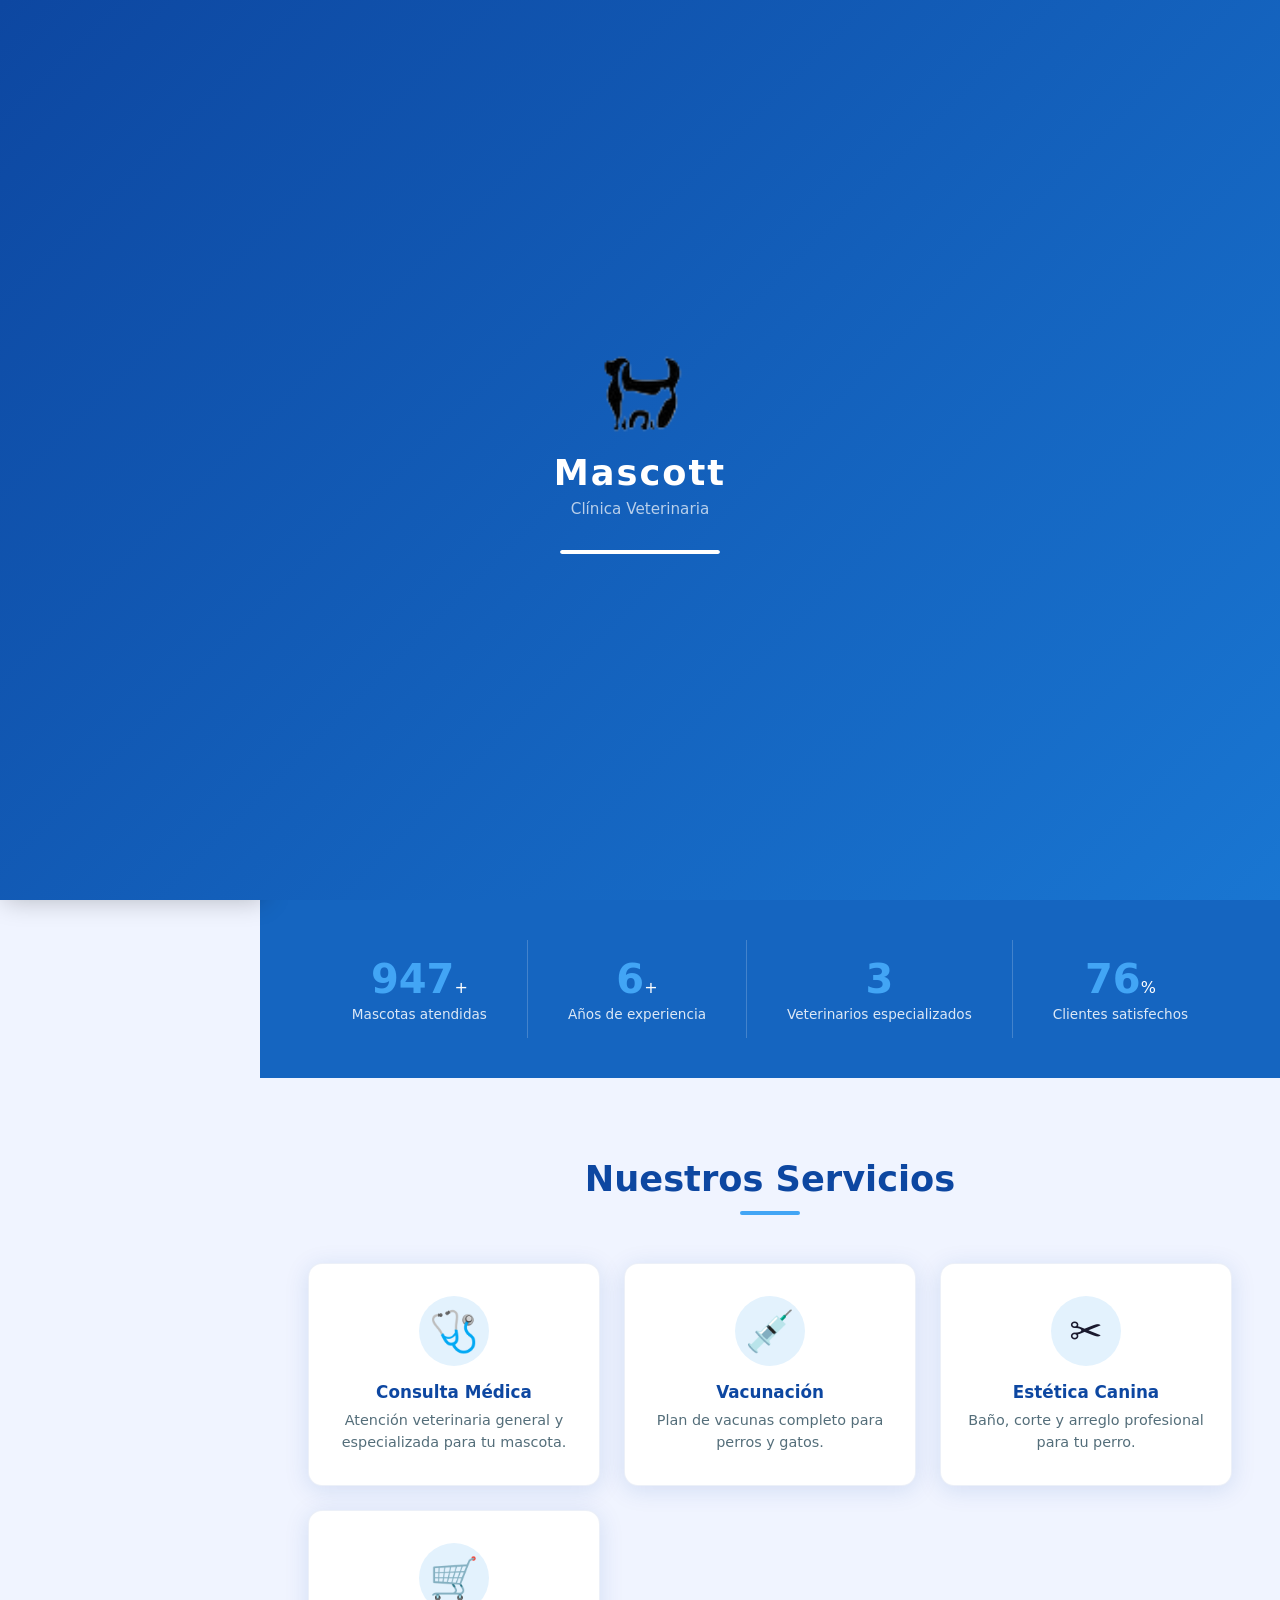
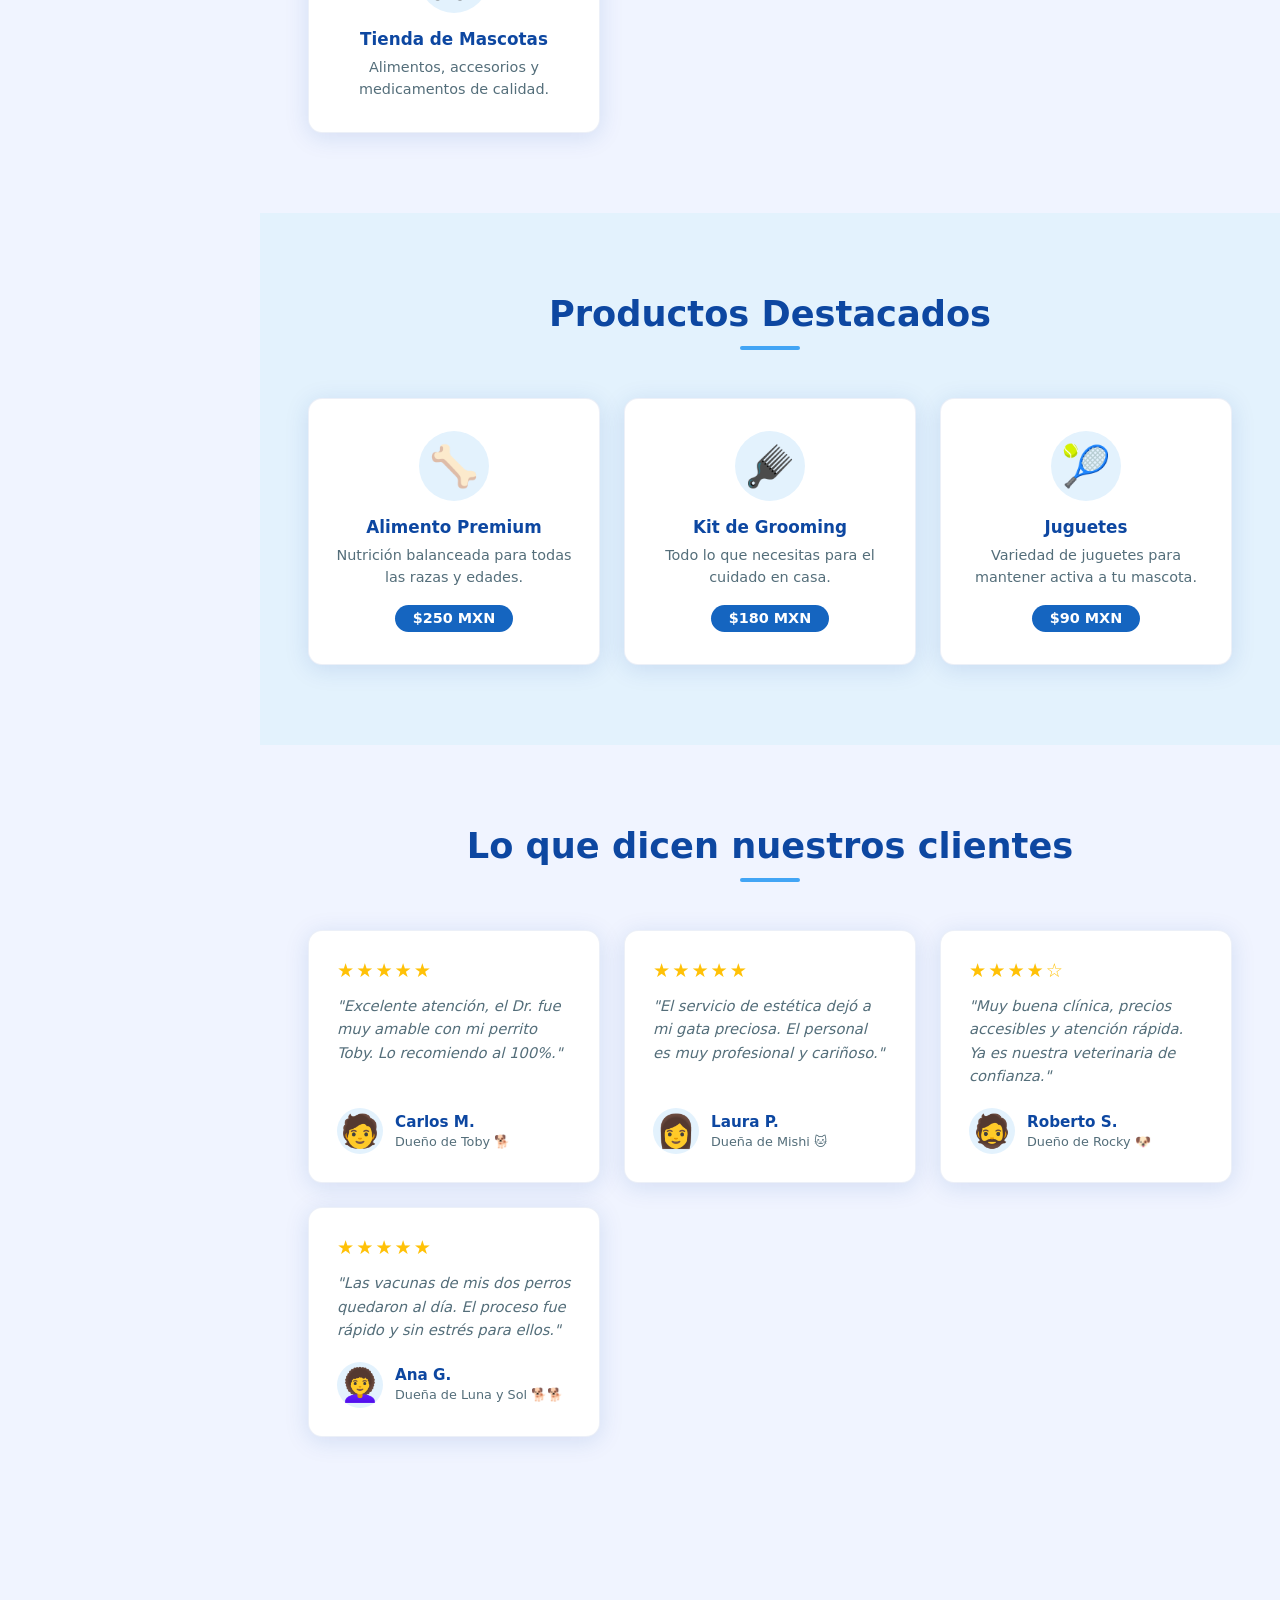
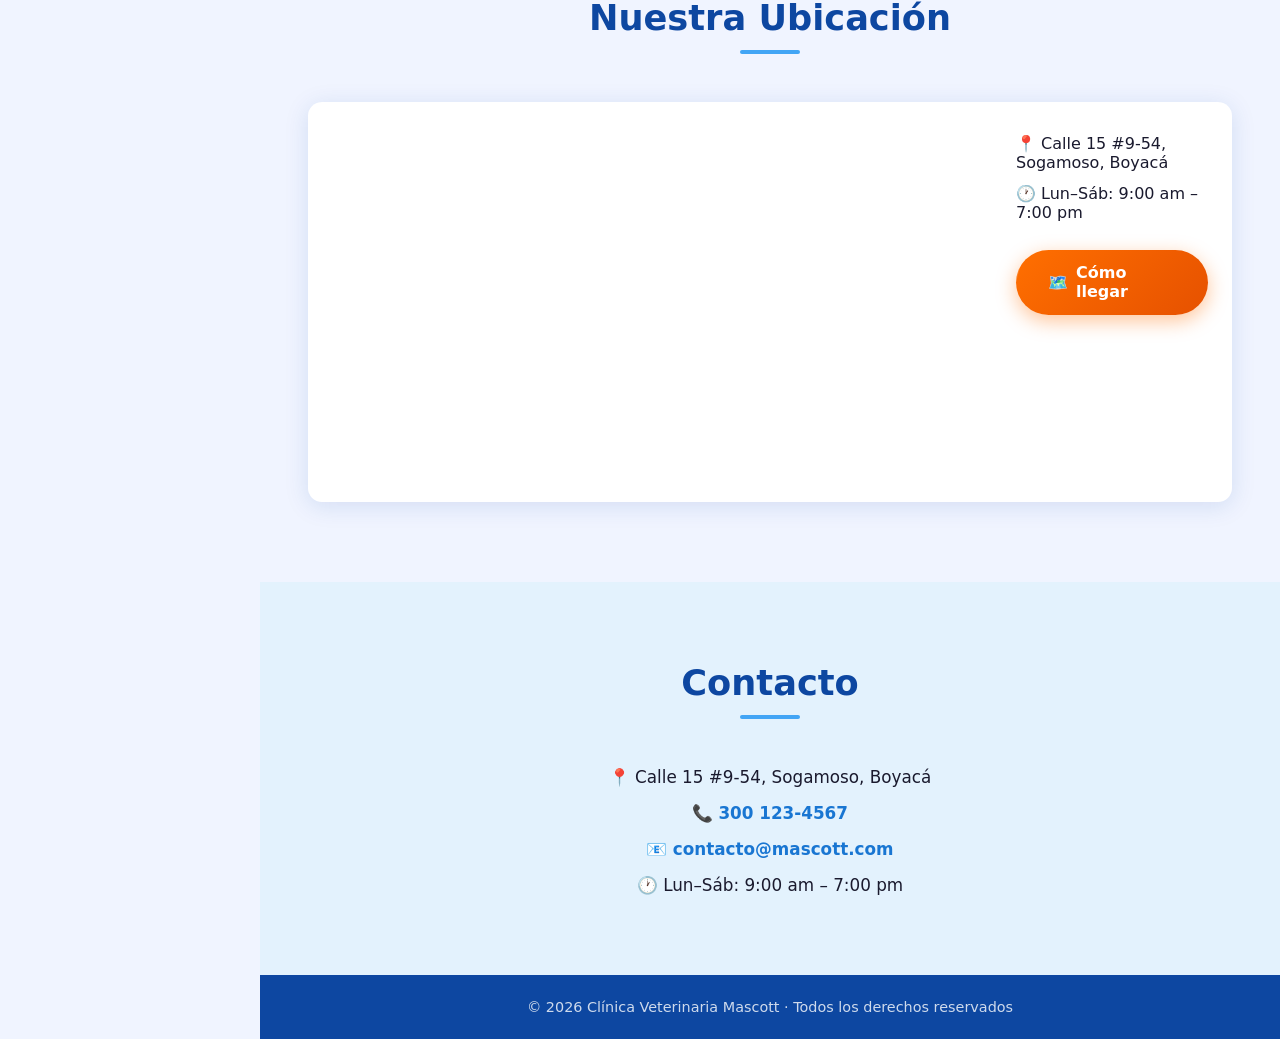
==== Documents/tranbajo/veterinaria/POYECTO-MASCOTT/index.html @ 2ae5eca7 "primer commit" ====
<!DOCTYPE html>
<html lang="es">
<head>
  <meta charset="UTF-8" />
  <meta name="viewport" content="width=device-width, initial-scale=1.0"/>
  <title>Clínica Veterinaria Mascott</title>
  <meta name="description" content="Clínica Veterinaria Mascott – Consultas, vacunación, estética canina y tienda de mascotas." />
  <link rel="stylesheet" href="../style.css" />
  <link rel="icon" href="logo-mascott-removebg-preview.png"/>
  <style>
    #splash {
      position:fixed; inset:0; background:linear-gradient(135deg,#0d47a1,#1976d2);
      display:flex; flex-direction:column; align-items:center; justify-content:center;
      z-index:9999; transition:opacity .6s ease, visibility .6s ease;
    }
    #splash.hide { opacity:0; visibility:hidden; }
    .splash-logo {
      width:90px; height:90px; object-fit:contain;
      animation:splashBounce .8s ease-in-out infinite alternate;
    }
    .splash-title {
      color:#fff; font-size:2.2rem; font-weight:800; margin-top:1rem;
      letter-spacing:2px; opacity:0; animation:splashFadeIn .6s ease .4s forwards;
    }
    .splash-sub {
      color:rgba(255,255,255,.7); font-size:.95rem; margin-top:.4rem;
      opacity:0; animation:splashFadeIn .6s ease .7s forwards;
    }
    .splash-bar {
      width:160px; height:4px; background:rgba(255,255,255,.2);
      border-radius:4px; margin-top:2rem; overflow:hidden;
      opacity:0; animation:splashFadeIn .4s ease .9s forwards;
    }
    .splash-bar-fill {
      height:100%; background:#fff; border-radius:4px;
      animation:splashLoad 1.4s ease 1s forwards;
      width:0;
    }
    @keyframes splashBounce { from{transform:translateY(0) scale(1)} to{transform:translateY(-16px) scale(1.1)} }
    @keyframes splashFadeIn { from{opacity:0;transform:translateY(10px)} to{opacity:1;transform:translateY(0)} }
    @keyframes splashLoad   { from{width:0} to{width:100%} }
  </style>
</head>
<body>

  <!-- SPLASH DE BIENVENIDA -->
  <div id="splash">
    <img src="../logoo.png" alt="Logo Mascott" class="splash-logo"/>
    <p class="splash-title">Mascott</p>
    <p class="splash-sub">Clínica Veterinaria</p>
    <div class="splash-bar"><div class="splash-bar-fill"></div></div>
  </div>

  <script>
    window.addEventListener('load', function() {
      setTimeout(function() {
        document.getElementById('splash').classList.add('hide');
      }, 2400);
    });
  </script>

  <a href="#main-content" class="skip-link">Saltar al contenido principal</a>

  <!-- OVERLAY sidebar móvil -->
  <div class="sidebar-overlay" id="sidebarOverlay" aria-hidden="true"></div>

  <!-- SIDEBAR -->
  <aside class="sidebar" id="sidebar" role="navigation" aria-label="Menú lateral">
    <div class="sidebar-header">
      <a href="#inicio" class="logo" aria-label="Clínica Veterinaria Mascott">
        <img src="../logoo.png" alt="Mascott" style="width:32px;height:32px;object-fit:contain;"/>
        <span>Mascott</span>
      </a>
    </div>

    <nav>
      <ul class="sidebar-links" role="list">
        <li><a href="#inicio"    class="sidebar-link active"><span aria-hidden="true">🏠</span> Inicio</a></li>
        <li><a href="#servicios" class="sidebar-link"><span aria-hidden="true">🩺</span> Servicios</a></li>
        <li><a href="../tienda.html" class="sidebar-link"><span aria-hidden="true">🛒</span> Tienda</a></li>
        <li><a href="#resenas"   class="sidebar-link"><span aria-hidden="true">⭐</span> Reseñas</a></li>
        <li>
          <button class="sidebar-link sidebar-link-btn" id="btnCitaSidebar" aria-haspopup="dialog">
            <span aria-hidden="true">📅</span> Agendar Cita
          </button>
        </li>
        <li><a href="#ubicacion" class="sidebar-link"><span aria-hidden="true">📍</span> Ubicación</a></li>
        <li><a href="#contacto"  class="sidebar-link"><span aria-hidden="true">📞</span> Contacto</a></li>
      </ul>
    </nav>
    
    <div class="sidebar-footer">
      <a href="../tienda.html" class="btn-carrito-sidebar">
        <span aria-hidden="true">🛒</span> Ver carrito
      </a>
      <button class="btn-login" id="btnLogin" aria-haspopup="dialog">
        <span aria-hidden="true">👤</span> Iniciar Sesión
      </button>
      <button class="btn-admin" id="btnAdmin" aria-haspopup="dialog">
        <span aria-hidden="true">🔐</span> Admin
      </button>
    </div>
  </aside>

  <!-- TOPBAR móvil -->
  <header class="topbar" role="banner">
    <button class="menu-toggle" id="menuToggle"
      aria-controls="sidebar"
      aria-expanded="false"
      aria-label="Abrir menú">
      <span class="hamburger" aria-hidden="true"></span>
    </button>
    <a href="#inicio" class="logo topbar-logo" aria-label="Mascott inicio">
      <img src="../logoo.png" alt="Mascott" style="width:28px;height:28px;object-fit:contain;"/> Mascott
    </a>
    <button class="btn-login-top" id="btnLoginTop" aria-haspopup="dialog">
      <span aria-hidden="true">👤</span>
    </button>
    <a href="../tienda.html" class="btn-carrito-top" aria-label="Ir al carrito">
      🛒
    </a>
  </header>

  <!-- MAIN -->
  <main class="main-content" id="main-content">

    <!-- HERO -->
    <section class="hero" id="inicio" aria-label="Bienvenida">
      <div class="hero-overlay" aria-hidden="true"></div>
      <div class="hero-bg-img" aria-hidden="true"></div>
      <div class="blob blob1" aria-hidden="true"></div>
      <div class="blob blob2" aria-hidden="true"></div>
      <div class="paw-float" aria-hidden="true">🐾</div>
      <div class="paw-float paw2" aria-hidden="true">🐾</div>
      <div class="paw-float paw3" aria-hidden="true">🐾</div>

      <div class="hero-content">
        <span class="hero-badge">Tu mascota merece lo mejor</span>
        <h1>Cuidamos con amor<br>a tus <strong>Mascotas</strong></h1>
        <p>Consultas, vacunación, estética y tienda. Todo para el bienestar de tu compañero.</p>
        <div class="hero-btns">
          <a href="tel:+573001234567" class="btn-cita">
            <span aria-hidden="true">📞</span> Llamar ahora
          </a>
          <a href="#servicios" class="btn-outline">Ver Servicios</a>
        </div>
      </div>

      <div class="hero-card" aria-label="Información de disponibilidad">
        <div class="hcard-top">
          <span class="hcard-icon" aria-hidden="true">🐾</span>
          <div>
            <p class="hcard-label">Próxima cita disponible</p>
            <p class="hcard-date" id="heroFecha">Cargando...</p>
          </div>
          <span class="hcard-badge">HOY</span>
        </div>

        <div class="hcard-divider" aria-hidden="true"></div>

        <ul class="hcard-stats" role="list">
          <li>
            <span class="hcard-stat-icon" aria-hidden="true">🩺</span>
            <div>
              <span class="hcard-stat-val" data-target="12">0</span>
              <span class="hcard-stat-unit">citas hoy</span>
            </div>
          </li>
          <li>
            <span class="hcard-stat-icon" aria-hidden="true">⏱️</span>
            <div>
              <span class="hcard-stat-val" data-target="20">0</span>
              <span class="hcard-stat-unit">min espera</span>
            </div>
          </li>
          <li>
            <span class="hcard-stat-icon" aria-hidden="true">👨‍⚕️</span>
            <div>
              <span class="hcard-stat-val" data-target="3">0</span>
              <span class="hcard-stat-unit">vets disponibles</span>
            </div>
          </li>
        </ul>

        <button class="hcard-btn" id="btnCitaCard" aria-haspopup="dialog">
          <span aria-hidden="true">📅</span> Reservar ahora
        </button>

        <div class="hcard-pulse" aria-hidden="true"></div>
      </div>

    </section>

    <!-- STATS -->
    <section class="stats" aria-label="Estadísticas de la clínica">
      <div class="stat reveal"><span class="stat-num" data-target="1200">0</span><span>+</span><p>Mascotas atendidas</p></div>
      <div class="stat reveal"><span class="stat-num" data-target="8">0</span><span>+</span><p>Años de experiencia</p></div>
      <div class="stat reveal"><span class="stat-num" data-target="5">0</span><span></span><p>Veterinarios especializados</p></div>
      <div class="stat reveal"><span class="stat-num" data-target="98">0</span><span>%</span><p>Clientes satisfechos</p></div>
    </section>

    <!-- SERVICIOS -->
    <section class="section" id="servicios" aria-labelledby="tit-servicios">
      <h2 class="section-title reveal" id="tit-servicios">Nuestros Servicios</h2>
      <div class="cards" role="list">
        <article class="card reveal" role="listitem">
          <div class="card-icon-wrap" aria-hidden="true">🩺</div>
          <h3>Consulta Médica</h3>
          <p>Atención veterinaria general y especializada para tu mascota.</p>
        </article>
        <article class="card reveal" role="listitem">
          <div class="card-icon-wrap" aria-hidden="true">💉</div>
          <h3>Vacunación</h3>
          <p>Plan de vacunas completo para perros y gatos.</p>
        </article>
        <article class="card reveal" role="listitem">
          <div class="card-icon-wrap" aria-hidden="true">✂️</div>
          <h3>Estética Canina</h3>
          <p>Baño, corte y arreglo profesional para tu perro.</p>
        </article>
        <article class="card reveal" role="listitem">
          <div class="card-icon-wrap" aria-hidden="true">🛒</div>
          <h3>Tienda de Mascotas</h3>
          <p>Alimentos, accesorios y medicamentos de calidad.</p>
        </article>
      </div>
    </section>

    <!-- PRODUCTOS -->
    <section class="section section-alt" id="productos" aria-labelledby="tit-productos">
      <h2 class="section-title reveal" id="tit-productos">Productos Destacados</h2>
      <div class="cards" role="list">
        <article class="card reveal" role="listitem">
          <div class="card-icon-wrap" aria-hidden="true">🦴</div>
          <h3>Alimento Premium</h3>
          <p>Nutrición balanceada para todas las razas y edades.</p>
          <span class="price" aria-label="Precio 250 pesos">$250 MXN</span>
        </article>
        <article class="card reveal" role="listitem">
          <div class="card-icon-wrap" aria-hidden="true">🪮</div>
          <h3>Kit de Grooming</h3>
          <p>Todo lo que necesitas para el cuidado en casa.</p>
          <span class="price" aria-label="Precio 180 pesos">$180 MXN</span>
        </article>
        <article class="card reveal" role="listitem">
          <div class="card-icon-wrap" aria-hidden="true">🎾</div>
          <h3>Juguetes</h3>
          <p>Variedad de juguetes para mantener activa a tu mascota.</p>
          <span class="price" aria-label="Precio 90 pesos">$90 MXN</span>
        </article>
      </div>
    </section>

    <!-- RESEÑAS -->
    <section class="section" id="resenas" aria-labelledby="tit-resenas">
      <h2 class="section-title reveal" id="tit-resenas">Lo que dicen nuestros clientes</h2>
      <div class="reviews-grid">
        <article class="review-card reveal" aria-label="Reseña de cliente">
          <div class="stars" aria-label="5 estrellas">★★★★★</div>
          <p>"Excelente atención, el Dr. fue muy amable con mi perrito Toby. Lo recomiendo al 100%."</p>
          <div class="reviewer">
            <div class="reviewer-avatar" aria-hidden="true">🧑</div>
            <div>
              <strong>Carlos M.</strong>
              <span>Dueño de Toby 🐕</span>
            </div>
          </div>
        </article>
        <article class="review-card reveal" aria-label="Reseña de cliente">
          <div class="stars" aria-label="5 estrellas">★★★★★</div>
          <p>"El servicio de estética dejó a mi gata preciosa. El personal es muy profesional y cariñoso."</p>
          <div class="reviewer">
            <div class="reviewer-avatar" aria-hidden="true">👩</div>
            <div>
              <strong>Laura P.</strong>
              <span>Dueña de Mishi 🐱</span>
            </div>
          </div>
        </article>
        <article class="review-card reveal" aria-label="Reseña de cliente">
          <div class="stars" aria-label="4 estrellas">★★★★☆</div>
          <p>"Muy buena clínica, precios accesibles y atención rápida. Ya es nuestra veterinaria de confianza."</p>
          <div class="reviewer">
            <div class="reviewer-avatar" aria-hidden="true">🧔</div>
            <div>
              <strong>Roberto S.</strong>
              <span>Dueño de Rocky 🐶</span>
            </div>
          </div>
        </article>
        <article class="review-card reveal" aria-label="Reseña de cliente">
          <div class="stars" aria-label="5 estrellas">★★★★★</div>
          <p>"Las vacunas de mis dos perros quedaron al día. El proceso fue rápido y sin estrés para ellos."</p>
          <div class="reviewer">
            <div class="reviewer-avatar" aria-hidden="true">👩‍🦱</div>
            <div>
              <strong>Ana G.</strong>
              <span>Dueña de Luna y Sol 🐕🐕</span>
            </div>
          </div>
        </article>
      </div>
    </section>

    <!-- MAPA -->
    <section class="section" id="ubicacion" aria-labelledby="tit-ubicacion">
      <h2 class="section-title reveal" id="tit-ubicacion">Nuestra Ubicación</h2>
      <div class="map-wrapper reveal">
        <iframe
          title="Ubicación Clínica Veterinaria Mascott"
          src="https://maps.google.com/maps?q=Calle+15+%239-54+Sogamoso+Boyaca+Colombia&output=embed&hl=es"
          width="100%" height="400" style="border:0;" allowfullscreen=""
          loading="lazy" referrerpolicy="no-referrer-when-downgrade">
        </iframe>
        <div class="map-info">
          <p><span aria-hidden="true">📍</span> Calle 15 #9-54, Sogamoso, Boyacá</p>
          <p><span aria-hidden="true">🕐</span> Lun–Sáb: 9:00 am – 7:00 pm</p>
          <a href="https://maps.google.com/?q=Calle+15+%239-54+Sogamoso+Boyaca+Colombia" target="_blank" rel="noopener noreferrer"
            class="btn-cita" style="margin-top:1rem; display:inline-flex;">
            <span aria-hidden="true">🗺️</span> Cómo llegar
          </a>
        </div>
      </div>
    </section>

    <!-- CONTACTO -->
    <section class="section section-alt" id="contacto" aria-labelledby="tit-contacto">
      <h2 class="section-title reveal" id="tit-contacto">Contacto</h2>
      <ul class="contacto-info reveal" role="list">
        <li><span aria-hidden="true">📍</span> Calle 15 #9-54, Sogamoso, Boyacá</li>
        <li><span aria-hidden="true">📞</span> <a href="tel:+573001234567">300 123-4567</a></li>
        <li><span aria-hidden="true">📧</span> <a href="mailto:contacto@mascott.com">contacto@mascott.com</a></li>
        <li><span aria-hidden="true">🕐</span> Lun–Sáb: 9:00 am – 7:00 pm</li>
      </ul>
    </section>

    <footer class="footer" role="contentinfo">
      <p>© 2026 Clínica Veterinaria Mascott · Todos los derechos reservados</p>
    </footer>

  </main>

  <!-- MODAL LOGIN -->
  <div class="modal-overlay" id="modalOverlay" role="dialog" aria-modal="true"
    aria-labelledby="modal-title" aria-hidden="true">
    <div class="modal">
      <button class="modal-close" id="modalClose" aria-label="Cerrar modal">✕</button>
      <div class="modal-header">
        <span aria-hidden="true">🐾</span>
        <h2 id="modal-title">Iniciar Sesión</h2>
        <p>Accede a tu cuenta Mascott</p>
      </div>
      <form class="modal-form" id="loginForm" novalidate aria-label="Formulario de inicio de sesión">
        <div class="form-group">
          <label for="login-email">Correo electrónico</label>
          <input type="email" id="login-email" name="email" placeholder="correo@ejemplo.com"
            required aria-required="true" autocomplete="email" />
        </div>
        <div class="form-group">
          <label for="login-pass">Contraseña</label>
          <div class="pass-wrap">
            <input type="password" id="login-pass" name="password" placeholder="••••••••"
              required aria-required="true" autocomplete="current-password" />
            <button type="button" class="toggle-pass" id="togglePass" aria-label="Mostrar contraseña">👁</button>
          </div>
        </div>
        <button type="submit" class="btn-cita" style="width:100%; justify-content:center;">
          Entrar
        </button>
        <p class="modal-footer-text">
          ¿No tienes cuenta? <a href="#" id="linkRegister">Regístrate</a>
        </p>
      </form>
    </div>
  </div>

  <!-- MODAL CITAS -->
  <div class="modal-overlay" id="modalCita" role="dialog" aria-modal="true"
    aria-labelledby="cita-title" aria-hidden="true">
    <div class="modal modal-wide">
      <button class="modal-close" id="citaClose" aria-label="Cerrar modal de cita">✕</button>
      <div class="modal-header">
        <span aria-hidden="true">📅</span>
        <h2 id="cita-title">Agendar Cita</h2>
        <p>Elige fecha, hora y servicio</p>
      </div>
      <form class="modal-form" id="formCita" novalidate aria-label="Formulario para agendar cita">

        <div class="form-row-2">
          <div class="form-group">
            <label for="c-nombre">Tu nombre</label>
            <input type="text" id="c-nombre" placeholder="Ej. María García"
              required aria-required="true" autocomplete="name" />
            <span class="field-error" id="err-nombre" role="alert" aria-live="polite"></span>
          </div>
          <div class="form-group">
            <label for="c-mascota">Nombre de tu mascota</label>
            <input type="text" id="c-mascota" placeholder="Ej. Firulais" required aria-required="true" />
            <span class="field-error" id="err-mascota" role="alert" aria-live="polite"></span>
          </div>
        </div>

        <div class="form-group">
          <label for="c-servicio">Servicio</label>
          <select id="c-servicio" required aria-required="true">
            <option value="">Selecciona un servicio</option>
            <option value="consulta">🩺 Consulta Médica</option>
            <option value="vacuna">💉 Vacunación</option>
            <option value="estetica">✂️ Estética Canina</option>
            <option value="otro">📋 Otro</option>
          </select>
          <span class="field-error" id="err-servicio" role="alert" aria-live="polite"></span>
        </div>

        <!-- FECHAS DISPONIBLES -->
        <div class="form-group">
          <label>Fecha disponible</label>
          <div class="fechas-grid" id="fechasGrid" role="group" aria-label="Selecciona una fecha disponible"></div>
          <span class="field-error" id="err-fecha" role="alert" aria-live="polite"></span>
        </div>

        <!-- HORARIOS -->
        <div class="form-group" id="horariosWrap" style="display:none">
          <label>Horario disponible</label>
          <div class="horarios-grid" id="horariosGrid" role="group" aria-label="Selecciona un horario"></div>
          <span class="field-error" id="err-hora" role="alert" aria-live="polite"></span>
        </div>

        <button type="submit" class="btn-cita" style="width:100%; justify-content:center; margin-top:.5rem;">
          <span aria-hidden="true">✅</span> Confirmar Cita
        </button>
      </form>
      <div class="form-msg" id="formMsg" role="status" aria-live="polite"></div>
    </div>
  </div>

  <!-- MODAL ADMIN -->
  <div class="modal-overlay" id="modalAdmin" role="dialog" aria-modal="true"
    aria-labelledby="admin-title" aria-hidden="true">
    <div class="modal modal-admin">
      <button class="modal-close" id="adminClose" aria-label="Cerrar modal admin">✕</button>
      <div class="modal-header modal-header-admin">
        <span aria-hidden="true">🔐</span>
        <h2 id="admin-title">Panel Administrador</h2>
        <p>Acceso exclusivo para personal Mascott</p>
      </div>
      <form class="modal-form" id="adminForm" novalidate aria-label="Formulario de acceso administrador">
        <div class="form-group">
          <label for="admin-user">Usuario</label>
          <input type="text" id="admin-user" placeholder="admin" required aria-required="true" autocomplete="username" />
        </div>
        <div class="form-group">
          <label for="admin-pass">Contraseña</label>
          <div class="pass-wrap">
            <input type="password" id="admin-pass" placeholder="••••••••"
              required aria-required="true" autocomplete="current-password" />
            <button type="button" class="toggle-pass" id="toggleAdminPass" aria-label="Mostrar contraseña">👁</button>
          </div>
        </div>
        <button type="submit" class="btn-admin-submit">
          <span aria-hidden="true">🔓</span> Acceder al Panel
        </button>
        <p class="modal-footer-text" style="text-align:center; margin-top:.5rem;">
          Acceso restringido · Solo personal autorizado
        </p>
      </form>
    </div>
  </div>

  <script src="../script.js"></script>
  <script>
    // Corregir rutas desde subcarpeta POYECTO-MASCOTT
    ['btnLogin','btnLoginTop'].forEach(function(id){
      var el = document.getElementById(id);
      if(el){ el.replaceWith(el.cloneNode(true)); }
      var fresh = document.getElementById(id);
      if(fresh) fresh.addEventListener('click', function(){ window.location.href='../auth.html'; });
    });
    var lr = document.getElementById('linkRegister');
    if(lr) lr.addEventListener('click', function(e){ e.preventDefault(); window.location.href='../auth.html?tab=register'; });
    var af = document.getElementById('adminForm');
    if(af) af.addEventListener('submit', function(e){ e.preventDefault(); window.location.href='../dashboard.html'; });
  </script>
</body>
</html>
---- Documents/tranbajo/veterinaria/style.css ----
/* ===== RESET & VARIABLES ===== */
*,
*::before,
*::after {
  margin: 0;
  padding: 0;
  box-sizing: border-box;
}

:root {
  --sidebar-w:  260px;
  --blue-dark:  #0d47a1;
  --blue:       #1565c0;
  --blue-mid:   #1976d2;
  --blue-light: #42a5f5;
  --blue-pale:  #e3f2fd;
  --accent:     #ff6f00;
  --white:      #ffffff;
  --text:       #1a1a2e;
  --muted:      #546e7a;
  --radius:     14px;
  --shadow:     0 4px 24px rgba(13,71,161,0.13);
  --t:          0.3s ease;
}

html {
  scroll-behavior: smooth;
}

body {
  font-family: 'Segoe UI', system-ui, sans-serif;
  background: #f0f4ff;
  color: var(--text);
  overflow-x: hidden;
}

/* ===== ACCESIBILIDAD ===== */
:focus-visible {
  outline: 3px solid var(--accent);
  outline-offset: 3px;
  border-radius: 4px;
}

.skip-link {
  position: absolute;
  top: -100px;
  left: 1rem;
  background: var(--blue-dark);
  color: var(--white);
  padding: .6rem 1.2rem;
  border-radius: var(--radius);
  font-weight: 700;
  z-index: 9999;
  text-decoration: none;
  transition: top .2s;
}
.skip-link:focus {
  top: 1rem;
}

/* ===== SIDEBAR ===== */
.sidebar {
  position: fixed;
  top: 0;
  left: 0;
  width: var(--sidebar-w);
  height: 100vh;
  background: linear-gradient(180deg, var(--blue-dark) 0%, #0a3880 100%);
  display: flex;
  flex-direction: column;
  z-index: 300;
  box-shadow: 4px 0 24px rgba(0,0,0,.25);
  transition: transform var(--t);
}

.sidebar-header {
  padding: 2rem 1.5rem 1.5rem;
  border-bottom: 1px solid rgba(255,255,255,.1);
}

.logo {
  display: flex;
  align-items: center;
  gap: .6rem;
  color: var(--white);
  font-size: 1.5rem;
  font-weight: 800;
  text-decoration: none;
  letter-spacing: 1px;
}
.logo span:first-child {
  font-size: 1.9rem;
  animation: logoBounce 2.5s ease-in-out infinite;
}

@keyframes logoBounce {
  0%, 100% { transform: translateY(0); }
  50%       { transform: translateY(-6px); }
}

.sidebar-links {
  list-style: none;
  padding: 1.5rem 1rem;
  flex: 1;
  display: flex;
  flex-direction: column;
  gap: .25rem;
}

.sidebar-link {
  display: flex;
  align-items: center;
  gap: .75rem;
  color: rgba(255,255,255,.75);
  text-decoration: none;
  padding: .75rem 1rem;
  border-radius: 10px;
  font-size: .95rem;
  font-weight: 500;
  transition: background var(--t), color var(--t), transform var(--t);
  position: relative;
}
.sidebar-link span {
  font-size: 1.1rem;
}
.sidebar-link:hover,
.sidebar-link.active {
  background: rgba(255,255,255,.15);
  color: var(--white);
  transform: translateX(4px);
}
.sidebar-link.active::before {
  content: '';
  position: absolute;
  left: 0;
  top: 50%;
  transform: translateY(-50%);
  width: 4px;
  height: 60%;
  background: var(--blue-light);
  border-radius: 0 4px 4px 0;
}

.sidebar-link-btn {
  width: 100%;
  background: none;
  border: none;
  text-align: left;
  cursor: pointer;
  font-family: inherit;
}

.sidebar-footer {
  padding: 1.5rem;
  border-top: 1px solid rgba(255,255,255,.1);
  display: flex;
  flex-direction: column;
  gap: .6rem;
}

.btn-login {
  width: 100%;
  display: flex;
  align-items: center;
  justify-content: center;
  gap: .6rem;
  background: rgba(255,255,255,.12);
  border: 1.5px solid rgba(255,255,255,.3);
  color: var(--white);
  padding: .75rem 1rem;
  border-radius: 10px;
  font-size: .95rem;
  font-weight: 600;
  cursor: pointer;
  transition: background var(--t), border-color var(--t), transform var(--t);
}
.btn-login:hover {
  background: rgba(255,255,255,.22);
  border-color: var(--white);
  transform: translateY(-2px);
}

.btn-admin {
  width: 100%;
  display: flex;
  align-items: center;
  justify-content: center;
  gap: .6rem;
  background: rgba(255,50,50,.15);
  border: 1.5px solid rgba(255,100,100,.4);
  color: #ffcdd2;
  padding: .7rem 1rem;
  border-radius: 10px;
  font-size: .9rem;
  font-weight: 600;
  cursor: pointer;
  transition: background var(--t), border-color var(--t), transform var(--t);
}
.btn-admin:hover {
  background: rgba(255,50,50,.28);
  border-color: #ef9a9a;
  transform: translateY(-2px);
}

/* ===== TOPBAR (móvil) ===== */
.topbar {
  display: none;
  position: fixed;
  top: 0;
  left: 0;
  right: 0;
  height: 60px;
  background: var(--blue-dark);
  align-items: center;
  justify-content: space-between;
  padding: 0 1rem;
  z-index: 400;
  box-shadow: 0 2px 12px rgba(0,0,0,.25);
}
.topbar-logo {
  font-size: 1.2rem;
}

.menu-toggle {
  background: none;
  border: 2px solid rgba(255,255,255,.4);
  border-radius: 8px;
  width: 40px;
  height: 40px;
  cursor: pointer;
  display: flex;
  align-items: center;
  justify-content: center;
  flex-direction: column;
  gap: 5px;
  padding: 8px;
  transition: border-color var(--t);
}
.menu-toggle:hover {
  border-color: var(--white);
}

.hamburger,
.hamburger::before,
.hamburger::after {
  display: block;
  width: 18px;
  height: 2px;
  background: var(--white);
  border-radius: 2px;
  transition: transform .3s, opacity .3s;
  position: relative;
}
.hamburger::before,
.hamburger::after {
  content: '';
  position: absolute;
  left: 0;
}
.hamburger::before { top: -6px; }
.hamburger::after  { top:  6px; }
.menu-toggle.active .hamburger { background: transparent; }
.menu-toggle.active .hamburger::before { transform: rotate(45deg) translate(4px,4px); }
.menu-toggle.active .hamburger::after  { transform: rotate(-45deg) translate(4px,-4px); }

.btn-login-top {
  background: rgba(255,255,255,.15);
  border: 1.5px solid rgba(255,255,255,.4);
  color: var(--white);
  width: 38px;
  height: 38px;
  border-radius: 50%;
  font-size: 1.1rem;
  cursor: pointer;
  transition: background var(--t);
}
.btn-login-top:hover {
  background: rgba(255,255,255,.25);
}

.sidebar-overlay {
  display: none;
  position: fixed;
  inset: 0;
  background: rgba(0,0,0,.5);
  z-index: 250;
  backdrop-filter: blur(2px);
}
.sidebar-overlay.active {
  display: block;
}

/* ===== MAIN ===== */
.main-content {
  margin-left: var(--sidebar-w);
  min-height: 100vh;
}

/* ===== HERO ===== */
.hero {
  min-height: 100vh;
  display: flex;
  align-items: center;
  justify-content: center;
  gap: 3rem;
  padding: 5rem 3rem;
  position: relative;
  overflow: hidden;
}
.hero-bg-img {
  position: absolute;
  inset: 0;
  background: url('fondo.png') center/cover no-repeat;
  z-index: 0;
}
.hero-overlay {
  position: absolute;
  inset: 0;
  background: linear-gradient(135deg, rgba(13,71,161,.88) 0%, rgba(21,101,192,.80) 50%, rgba(30,136,229,.70) 100%);
  z-index: 1;
}

.blob {
  position: absolute;
  border-radius: 50%;
  filter: blur(70px);
  opacity: .2;
  z-index: 2;
}
.blob1 {
  width: 500px;
  height: 500px;
  background: var(--blue-light);
  top: -100px;
  right: -100px;
  animation: blobMove 8s ease-in-out infinite alternate;
}
.blob2 {
  width: 350px;
  height: 350px;
  background: #90caf9;
  bottom: -80px;
  left: -80px;
  animation: blobMove 10s ease-in-out infinite alternate-reverse;
}
@keyframes blobMove {
  from { transform: scale(1) translate(0,0); }
  to   { transform: scale(1.15) translate(30px,20px); }
}

.paw-float {
  position: absolute;
  font-size: 2rem;
  opacity: .18;
  z-index: 2;
  animation: pawFloat 6s ease-in-out infinite;
}
.paw-float:nth-child(5) { top: 20%; left: 8%; }
.paw2 { top: 65%; left: 4%; font-size: 1.4rem; animation-delay: 2s; }
.paw3 { top: 25%; right: 6%; font-size: 2.5rem; animation-delay: 4s; }
@keyframes pawFloat {
  0%, 100% { transform: translateY(0) rotate(0deg); }
  50%       { transform: translateY(-20px) rotate(15deg); }
}

.hero-content {
  color: var(--white);
  max-width: 560px;
  z-index: 3;
  opacity: 1;
  transform: none;
}
.hero-badge {
  display: inline-block;
  background: rgba(255,255,255,.15);
  border: 1px solid rgba(255,255,255,.35);
  color: var(--white);
  padding: .4rem 1.2rem;
  border-radius: 30px;
  font-size: .85rem;
  font-weight: 600;
  margin-bottom: 1.2rem;
  backdrop-filter: blur(4px);
}
.hero-content h1 {
  font-size: clamp(2rem,4.5vw,3.2rem);
  line-height: 1.2;
  margin-bottom: 1rem;
}
.hero-content h1 strong {
  color: var(--blue-light);
}
.hero-content p {
  font-size: 1.1rem;
  opacity: .9;
  margin-bottom: 2rem;
  line-height: 1.6;
}
.hero-btns {
  display: flex;
  gap: 1rem;
  flex-wrap: wrap;
}

.hero-img {
  z-index: 3;
}
.hero-img-circle {
  width: 280px;
  height: 280px;
  background: rgba(255,255,255,.12);
  border: 3px solid rgba(255,255,255,.25);
  border-radius: 50%;
  display: flex;
  align-items: center;
  justify-content: center;
  backdrop-filter: blur(6px);
}
.big-emoji {
  font-size: 8rem;
  filter: drop-shadow(0 8px 24px rgba(0,0,0,.3));
}

/* ===== HERO CARD ===== */
.hero-card {
  position: relative;
  z-index: 3;
  background: rgba(255,255,255,.12);
  backdrop-filter: blur(16px);
  -webkit-backdrop-filter: blur(16px);
  border: 1px solid rgba(255,255,255,.25);
  border-radius: 24px;
  padding: 1.75rem;
  width: 300px;
  box-shadow: 0 8px 40px rgba(0,0,0,.25);
  overflow: hidden;
  flex-shrink: 0;
}

.hcard-top {
  display: flex;
  align-items: center;
  gap: .85rem;
  margin-bottom: 1.25rem;
}

.hcard-icon {
  font-size: 2.2rem;
  background: rgba(255,255,255,.15);
  width: 52px;
  height: 52px;
  border-radius: 14px;
  display: flex;
  align-items: center;
  justify-content: center;
  flex-shrink: 0;
  animation: logoBounce 2.5s ease-in-out infinite;
}

.hcard-label {
  font-size: .72rem;
  color: rgba(255,255,255,.7);
  text-transform: uppercase;
  letter-spacing: .6px;
  margin-bottom: .15rem;
}

.hcard-date {
  font-size: .95rem;
  font-weight: 700;
  color: var(--white);
}

.hcard-badge {
  margin-left: auto;
  background: #43a047;
  color: var(--white);
  font-size: .68rem;
  font-weight: 800;
  padding: .25rem .6rem;
  border-radius: 20px;
  letter-spacing: .5px;
  flex-shrink: 0;
  animation: pulse-badge 2s ease-in-out infinite;
}

@keyframes pulse-badge {
  0%, 100% { box-shadow: 0 0 0 0 rgba(67,160,71,.6); }
  50%       { box-shadow: 0 0 0 6px rgba(67,160,71,0); }
}

.hcard-divider {
  height: 1px;
  background: rgba(255,255,255,.15);
  margin-bottom: 1.25rem;
}

.hcard-stats {
  list-style: none;
  display: flex;
  flex-direction: column;
  gap: .85rem;
  margin-bottom: 1.5rem;
}

.hcard-stats li {
  display: flex;
  align-items: center;
  gap: .75rem;
}

.hcard-stat-icon {
  font-size: 1.3rem;
  background: rgba(255,255,255,.12);
  width: 36px;
  height: 36px;
  border-radius: 10px;
  display: flex;
  align-items: center;
  justify-content: center;
  flex-shrink: 0;
}

.hcard-stat-val {
  font-size: 1.3rem;
  font-weight: 800;
  color: var(--white);
  line-height: 1;
}

.hcard-stat-unit {
  font-size: .75rem;
  color: rgba(255,255,255,.65);
  display: block;
  margin-top: .1rem;
}

.hcard-btn {
  width: 100%;
  display: flex;
  align-items: center;
  justify-content: center;
  gap: .5rem;
  background: var(--white);
  color: var(--blue-dark);
  border: none;
  padding: .75rem 1rem;
  border-radius: 12px;
  font-size: .95rem;
  font-weight: 700;
  cursor: pointer;
  transition: background var(--t), transform .15s, box-shadow var(--t);
  box-shadow: 0 4px 16px rgba(0,0,0,.15);
}
.hcard-btn:hover {
  background: var(--blue-pale);
  transform: translateY(-2px);
  box-shadow: 0 8px 24px rgba(0,0,0,.2);
}

.hcard-pulse {
  position: absolute;
  bottom: -40px;
  right: -40px;
  width: 120px;
  height: 120px;
  border-radius: 50%;
  background: rgba(66,165,245,.2);
  pointer-events: none;
}

/* ===== BOTONES PRINCIPALES ===== */
.btn-cita {
  display: inline-flex;
  align-items: center;
  gap: .5rem;
  background: linear-gradient(135deg, var(--accent), #e65100);
  color: var(--white);
  border: none;
  padding: .85rem 2rem;
  border-radius: 50px;
  font-size: 1rem;
  font-weight: 700;
  cursor: pointer;
  text-decoration: none;
  box-shadow: 0 6px 20px rgba(255,111,0,.4);
  transition: transform .2s, box-shadow .2s, filter .2s;
  position: relative;
  overflow: hidden;
}
.btn-cita::before {
  content: '';
  position: absolute;
  inset: 0;
  background: rgba(255,255,255,.15);
  transform: translateX(-100%) skewX(-15deg);
  transition: transform .4s;
}
.btn-cita:hover::before { transform: translateX(120%) skewX(-15deg); }
.btn-cita:hover {
  transform: translateY(-3px);
  box-shadow: 0 10px 28px rgba(255,111,0,.5);
  filter: brightness(1.05);
}
.btn-cita:active {
  transform: translateY(0);
}

.btn-outline {
  display: inline-flex;
  align-items: center;
  gap: .5rem;
  background: transparent;
  color: var(--white);
  border: 2px solid rgba(255,255,255,.6);
  padding: .85rem 2rem;
  border-radius: 50px;
  font-size: 1rem;
  font-weight: 600;
  cursor: pointer;
  text-decoration: none;
  transition: background var(--t), border-color var(--t), transform .2s;
}
.btn-outline:hover {
  background: rgba(255,255,255,.15);
  border-color: var(--white);
  transform: translateY(-3px);
}

/* ===== STATS ===== */
.stats {
  display: flex;
  justify-content: center;
  flex-wrap: wrap;
  background: var(--blue);
  padding: 2.5rem 2rem;
}
.stat {
  text-align: center;
  color: var(--white);
  padding: 1rem 2.5rem;
  border-right: 1px solid rgba(255,255,255,.2);
}
.stat:last-child {
  border-right: none;
}
.stat-num {
  font-size: 2.5rem;
  font-weight: 800;
  color: var(--blue-light);
}
.stat p {
  font-size: .85rem;
  opacity: .85;
  margin-top: .25rem;
}

/* ===== SECCIONES ===== */
.section {
  padding: 5rem 3rem;
  max-width: 1100px;
  margin: 0 auto;
}
.section-alt {
  background: var(--blue-pale);
  max-width: 100%;
  padding: 5rem 3rem;
}
.section-alt > .cards,
.section-alt > .contacto-info {
  max-width: 1100px;
  margin-left: auto;
  margin-right: auto;
}

.section-title {
  text-align: center;
  font-size: clamp(1.6rem,3vw,2.2rem);
  color: var(--blue-dark);
  margin-bottom: 3rem;
}
.section-title::after {
  content: '';
  display: block;
  width: 60px;
  height: 4px;
  background: var(--blue-light);
  border-radius: 2px;
  margin: .75rem auto 0;
}

/* ===== CARDS ===== */
.cards {
  display: grid;
  grid-template-columns: repeat(auto-fit, minmax(220px,1fr));
  gap: 1.5rem;
}
.card {
  background: var(--white);
  border-radius: var(--radius);
  padding: 2rem 1.5rem;
  text-align: center;
  box-shadow: var(--shadow);
  border: 1px solid rgba(13,71,161,.08);
  transition: transform var(--t), box-shadow var(--t), border-color var(--t);
}
.card:hover {
  transform: translateY(-8px);
  box-shadow: 0 12px 36px rgba(13,71,161,.18);
  border-color: var(--blue-light);
}
.card-icon-wrap {
  font-size: 2.5rem;
  margin-bottom: 1rem;
  display: inline-flex;
  align-items: center;
  justify-content: center;
  background: var(--blue-pale);
  width: 70px;
  height: 70px;
  border-radius: 50%;
  transition: transform var(--t);
}
.card:hover .card-icon-wrap {
  transform: scale(1.15) rotate(-5deg);
}
.card h3 {
  color: var(--blue-dark);
  margin-bottom: .5rem;
  font-size: 1.05rem;
}
.card p {
  color: var(--muted);
  font-size: .9rem;
  line-height: 1.5;
}
.price {
  display: inline-block;
  margin-top: 1rem;
  background: var(--blue);
  color: var(--white);
  padding: .35rem 1.1rem;
  border-radius: 20px;
  font-weight: 700;
  font-size: .9rem;
}

/* ===== RESEÑAS ===== */
.reviews-grid {
  display: grid;
  grid-template-columns: repeat(auto-fit, minmax(260px,1fr));
  gap: 1.5rem;
}
.review-card {
  background: var(--white);
  border-radius: var(--radius);
  padding: 1.75rem;
  box-shadow: var(--shadow);
  border: 1px solid rgba(13,71,161,.08);
  display: flex;
  flex-direction: column;
  gap: .75rem;
  transition: transform var(--t), box-shadow var(--t);
}
.review-card:hover {
  transform: translateY(-6px);
  box-shadow: 0 10px 30px rgba(13,71,161,.16);
}
.stars {
  color: #ffc107;
  font-size: 1.2rem;
  letter-spacing: 2px;
}
.review-card p {
  color: var(--muted);
  font-size: .92rem;
  line-height: 1.6;
  flex: 1;
  font-style: italic;
}
.reviewer {
  display: flex;
  align-items: center;
  gap: .75rem;
  margin-top: .5rem;
}
.reviewer-avatar {
  font-size: 2rem;
  background: var(--blue-pale);
  width: 46px;
  height: 46px;
  border-radius: 50%;
  display: flex;
  align-items: center;
  justify-content: center;
  flex-shrink: 0;
}
.reviewer strong {
  display: block;
  color: var(--blue-dark);
  font-size: .95rem;
}
.reviewer span {
  font-size: .8rem;
  color: var(--muted);
}

/* ===== MAPA ===== */
.map-wrapper {
  display: grid;
  grid-template-columns: 1fr 240px;
  gap: 2rem;
  align-items: start;
  background: var(--white);
  border-radius: var(--radius);
  overflow: hidden;
  box-shadow: var(--shadow);
}
.map-wrapper iframe {
  display: block;
  min-height: 380px;
  width: 100%;
  border-radius: var(--radius) 0 0 var(--radius);
}
.map-info {
  padding: 2rem 1.5rem;
  display: flex;
  flex-direction: column;
  gap: .75rem;
  width: 240px;
  font-size: 1rem;
  color: var(--text);
}

/* ===== CONTACTO ===== */
.contacto-info {
  list-style: none;
  display: flex;
  flex-direction: column;
  gap: 1rem;
  font-size: 1.05rem;
  max-width: 400px;
  margin: 0 auto;
  text-align: center;
}
.contacto-info a {
  color: var(--blue-mid);
  text-decoration: none;
  font-weight: 600;
}
.contacto-info a:hover {
  text-decoration: underline;
}

/* ===== FOOTER ===== */
.footer {
  background: var(--blue-dark);
  color: rgba(255,255,255,.8);
  text-align: center;
  padding: 1.5rem;
  font-size: .9rem;
}

/* ===== MODALES BASE ===== */
.modal-overlay {
  position: fixed;
  inset: 0;
  background: rgba(0,0,0,.55);
  backdrop-filter: blur(4px);
  z-index: 500;
  display: flex;
  align-items: center;
  justify-content: center;
  padding: 1rem;
  opacity: 0;
  pointer-events: none;
  transition: opacity var(--t);
}
.modal-overlay.open {
  opacity: 1;
  pointer-events: all;
}

.modal {
  background: var(--white);
  border-radius: 20px;
  padding: 2.5rem 2rem;
  width: 100%;
  max-width: 420px;
  position: relative;
  box-shadow: 0 20px 60px rgba(0,0,0,.3);
  transform: translateY(30px) scale(.97);
  transition: transform var(--t);
  max-height: 90vh;
  overflow-y: auto;
}
.modal-overlay.open .modal {
  transform: translateY(0) scale(1);
}

.modal-close {
  position: absolute;
  top: 1rem;
  right: 1rem;
  background: #f0f4ff;
  border: none;
  width: 34px;
  height: 34px;
  border-radius: 50%;
  font-size: 1rem;
  cursor: pointer;
  color: var(--muted);
  transition: background var(--t), color var(--t);
}
.modal-close:hover {
  background: #ffebee;
  color: #c62828;
}

.modal-header {
  text-align: center;
  margin-bottom: 1.75rem;
}
.modal-header > span {
  font-size: 2.5rem;
  display: block;
  margin-bottom: .5rem;
}
.modal-header h2 {
  color: var(--blue-dark);
  font-size: 1.5rem;
}
.modal-header p {
  color: var(--muted);
  font-size: .9rem;
  margin-top: .25rem;
}

.modal-form {
  display: flex;
  flex-direction: column;
  gap: 1.1rem;
}

.form-group {
  display: flex;
  flex-direction: column;
  gap: .4rem;
}
.form-group label {
  font-weight: 600;
  font-size: .9rem;
  color: var(--blue-dark);
}
.form-group input,
.form-group select {
  padding: .8rem 1rem;
  border: 2px solid #cfd8dc;
  border-radius: var(--radius);
  font-size: 1rem;
  color: var(--text);
  background: var(--white);
  transition: border-color var(--t), box-shadow var(--t);
}
.form-group input:focus,
.form-group select:focus {
  border-color: var(--blue-mid);
  box-shadow: 0 0 0 3px rgba(25,118,210,.15);
  outline: none;
}
.form-group input.invalid,
.form-group select.invalid {
  border-color: #e53935;
}
.field-error {
  font-size: .8rem;
  color: #e53935;
  min-height: 1rem;
}

.form-row-2 {
  display: grid;
  grid-template-columns: 1fr 1fr;
  gap: 1rem;
}

.pass-wrap {
  position: relative;
}
.pass-wrap input {
  width: 100%;
  padding-right: 3rem;
}
.toggle-pass {
  position: absolute;
  right: .75rem;
  top: 50%;
  transform: translateY(-50%);
  background: none;
  border: none;
  cursor: pointer;
  font-size: 1.1rem;
  color: var(--muted);
  padding: .25rem;
}

.modal-footer-text {
  text-align: center;
  font-size: .88rem;
  color: var(--muted);
}
.modal-footer-text a {
  color: var(--blue-mid);
  font-weight: 600;
  text-decoration: none;
}
.modal-footer-text a:hover {
  text-decoration: underline;
}

.form-msg {
  text-align: center;
  margin-top: .75rem;
  font-weight: 600;
  padding: .75rem;
  border-radius: var(--radius);
  min-height: 1.5rem;
}
.form-msg.success {
  background: #e8f5e9;
  color: #2e7d32;
}
.form-msg.error {
  background: #ffebee;
  color: #c62828;
}

/* ===== MODAL CITAS (wide) ===== */
.modal-wide {
  max-width: 580px;
}

.fechas-grid {
  display: flex;
  flex-wrap: wrap;
  gap: .6rem;
  margin-top: .4rem;
}
.fecha-btn {
  display: flex;
  flex-direction: column;
  align-items: center;
  padding: .6rem .9rem;
  border: 2px solid #cfd8dc;
  border-radius: 10px;
  background: var(--white);
  cursor: pointer;
  font-size: .8rem;
  color: var(--text);
  transition: border-color var(--t), background var(--t), transform .15s;
  min-width: 64px;
}
.fecha-btn .dia-num {
  font-size: 1.3rem;
  font-weight: 800;
  color: var(--blue-dark);
  line-height: 1;
}
.fecha-btn .dia-nom {
  font-size: .7rem;
  color: var(--muted);
  text-transform: uppercase;
  letter-spacing: .5px;
}
.fecha-btn:hover {
  border-color: var(--blue-mid);
  background: var(--blue-pale);
  transform: translateY(-2px);
}
.fecha-btn.selected {
  border-color: var(--blue-mid);
  background: var(--blue-pale);
  box-shadow: 0 0 0 3px rgba(25,118,210,.2);
}
.fecha-btn.disabled {
  opacity: .4;
  cursor: not-allowed;
  pointer-events: none;
}

.horarios-grid {
  display: flex;
  flex-wrap: wrap;
  gap: .5rem;
  margin-top: .4rem;
}
.hora-btn {
  padding: .5rem 1rem;
  border: 2px solid #cfd8dc;
  border-radius: 8px;
  background: var(--white);
  cursor: pointer;
  font-size: .88rem;
  font-weight: 600;
  color: var(--text);
  transition: border-color var(--t), background var(--t), transform .15s;
}
.hora-btn:hover {
  border-color: var(--blue-mid);
  background: var(--blue-pale);
  transform: translateY(-2px);
}
.hora-btn.selected {
  border-color: var(--blue-mid);
  background: var(--blue);
  color: var(--white);
}
.hora-btn.ocupado {
  opacity: .35;
  cursor: not-allowed;
  pointer-events: none;
  text-decoration: line-through;
}

/* ===== MODAL ADMIN ===== */
.modal-admin {
  max-width: 400px;
}
.modal-header-admin > span {
  font-size: 2.8rem;
}
.modal-header-admin h2 {
  color: #b71c1c;
}

.btn-admin-submit {
  width: 100%;
  display: flex;
  align-items: center;
  justify-content: center;
  gap: .5rem;
  background: linear-gradient(135deg, #b71c1c, #e53935);
  color: var(--white);
  border: none;
  padding: .85rem 2rem;
  border-radius: 50px;
  font-size: 1rem;
  font-weight: 700;
  cursor: pointer;
  box-shadow: 0 6px 20px rgba(183,28,28,.35);
  transition: transform .2s, box-shadow .2s, filter .2s;
  position: relative;
  overflow: hidden;
}
.btn-admin-submit::before {
  content: '';
  position: absolute;
  inset: 0;
  background: rgba(255,255,255,.15);
  transform: translateX(-100%) skewX(-15deg);
  transition: transform .4s;
}
.btn-admin-submit:hover::before {
  transform: translateX(120%) skewX(-15deg);
}
.btn-admin-submit:hover {
  transform: translateY(-3px);
  box-shadow: 0 10px 28px rgba(183,28,28,.45);
  filter: brightness(1.05);
}

/* ===== REVEAL ===== */
.reveal {
  opacity: 0;
  transform: translateY(40px);
  transition: opacity .7s ease, transform .7s ease;
}
.reveal.reveal-right {
  transform: translateX(60px);
}
.reveal.visible {
  opacity: 1;
  transform: translate(0,0);
}
.cards .card:nth-child(1) { transition-delay: .05s; }
.cards .card:nth-child(2) { transition-delay: .15s; }
.cards .card:nth-child(3) { transition-delay: .25s; }
.cards .card:nth-child(4) { transition-delay: .35s; }
.reviews-grid .review-card:nth-child(1) { transition-delay: .05s; }
.reviews-grid .review-card:nth-child(2) { transition-delay: .15s; }
.reviews-grid .review-card:nth-child(3) { transition-delay: .25s; }
.reviews-grid .review-card:nth-child(4) { transition-delay: .35s; }
.stats .stat:nth-child(1) { transition-delay: .0s; }
.stats .stat:nth-child(2) { transition-delay: .1s; }
.stats .stat:nth-child(3) { transition-delay: .2s; }
.stats .stat:nth-child(4) { transition-delay: .3s; }

/* ===== BOTÓN CARRITO SIDEBAR / TOPBAR ===== */
.btn-carrito-sidebar {
  display: flex;
  align-items: center;
  gap: .5rem;
  background: var(--accent);
  color: var(--white);
  text-decoration: none;
  padding: .65rem 1rem;
  border-radius: 50px;
  font-size: .88rem;
  font-weight: 700;
  transition: background .2s, transform .15s;
  margin-bottom: .5rem;
}
.btn-carrito-sidebar:hover {
  background: #e65100;
  transform: translateY(-1px);
}

.btn-carrito-top {
  background: rgba(255,255,255,.15);
  border: 1.5px solid rgba(255,255,255,.3);
  color: var(--white);
  padding: .45rem .75rem;
  border-radius: 50px;
  font-size: 1rem;
  text-decoration: none;
  transition: background .2s;
}
.btn-carrito-top:hover {
  background: rgba(255,255,255,.25);
}

/* ===== RESPONSIVE ===== */
@media (max-width: 900px) {
  .sidebar { transform: translateX(-100%); }
  .sidebar.open { transform: translateX(0); }
  .topbar { display: flex; }
  .main-content { margin-left: 0; padding-top: 60px; }
  .hero { flex-direction: column; text-align: center; padding: 3rem 1.5rem; min-height: auto; }
  .hero-btns { justify-content: center; }
  .hero-img-circle { width: 200px; height: 200px; }
  .big-emoji { font-size: 5.5rem; }
  .map-wrapper { grid-template-columns: 1fr; }
  .map-wrapper iframe { border-radius: var(--radius) var(--radius) 0 0; }
  .map-info { padding: 1.5rem; }
  .stat { border-right: none; border-bottom: 1px solid rgba(255,255,255,.2); width: 50%; }
  .stat:nth-child(3), .stat:nth-child(4) { border-bottom: none; }
  .section, .section-alt { padding: 3.5rem 1.5rem; }
  .form-row-2 { grid-template-columns: 1fr; }
}
@media (max-width: 480px) {
  .stat { width: 100%; }
  .stat:last-child { border-bottom: none; }
}
@media (prefers-reduced-motion: reduce) {
  *, *::before, *::after { animation-duration: .01ms !important; transition-duration: .01ms !important; }
  .reveal { opacity: 1; transform: none; }
}
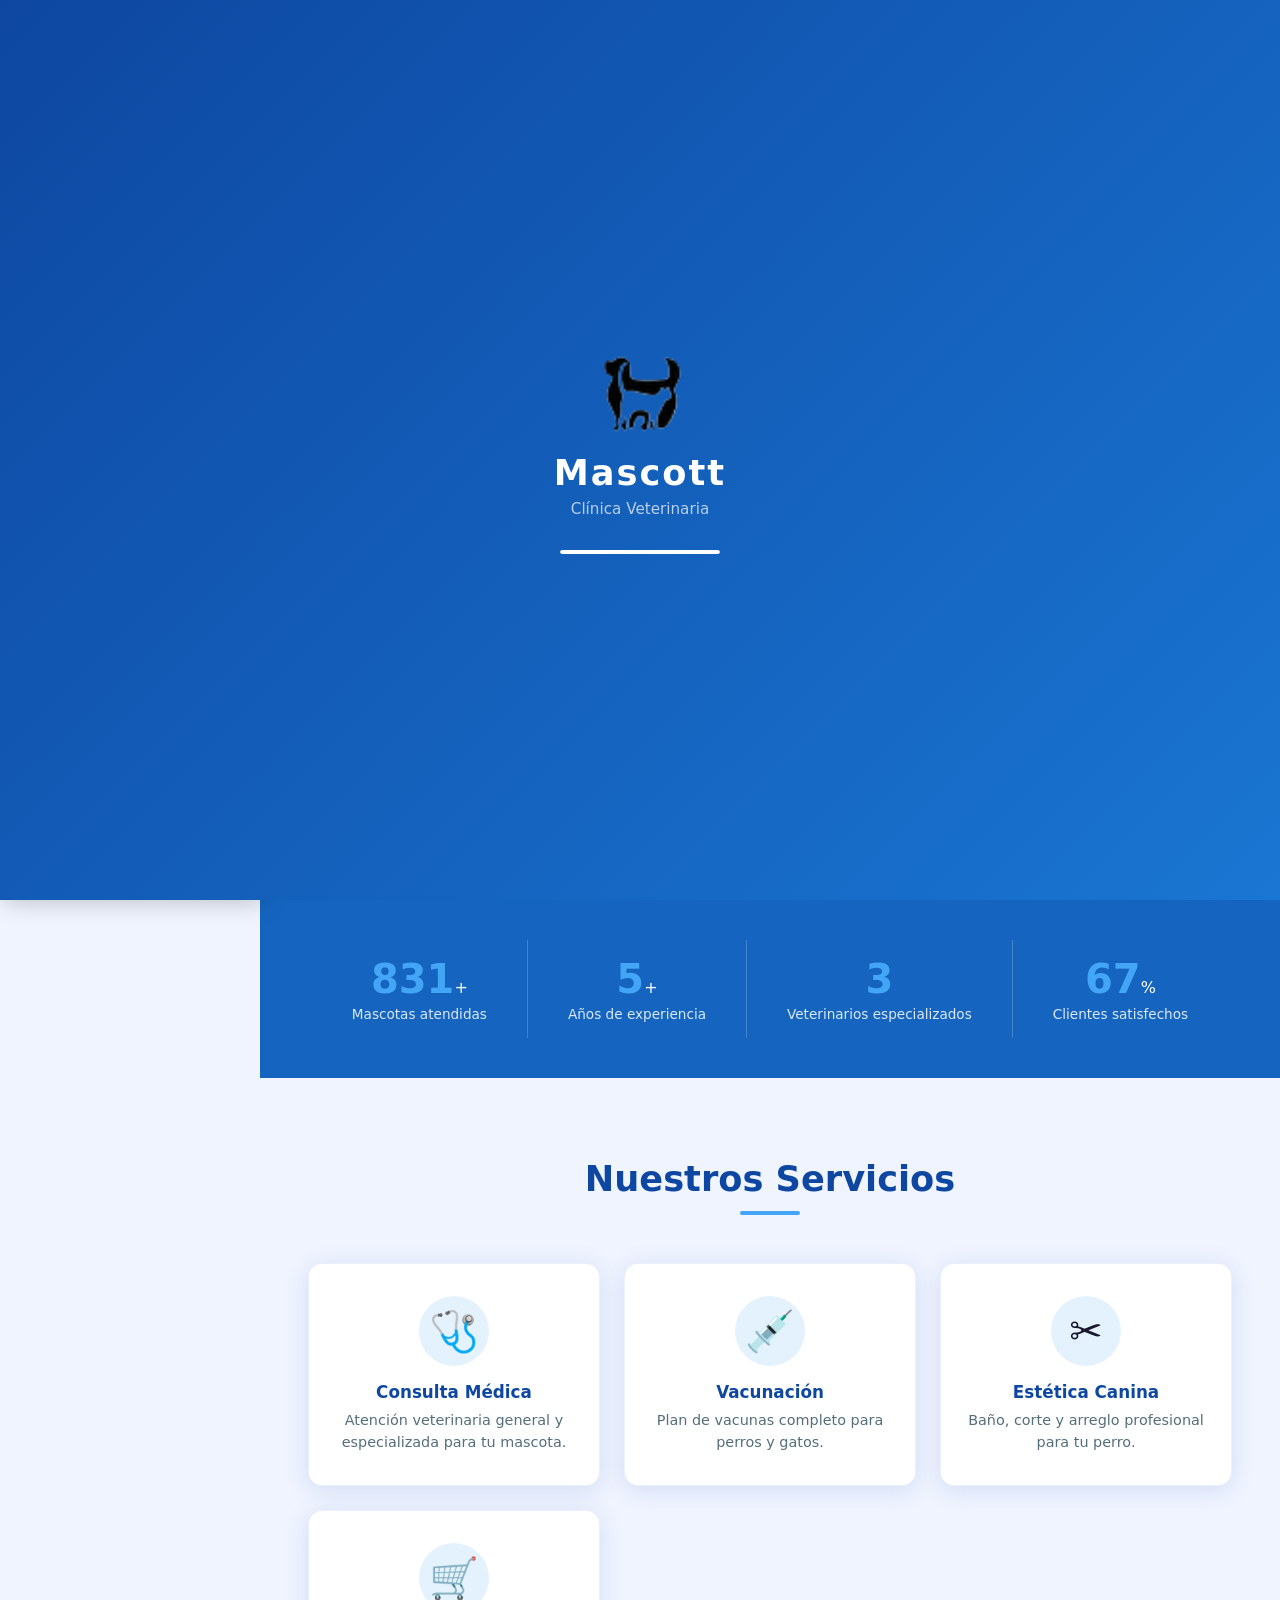
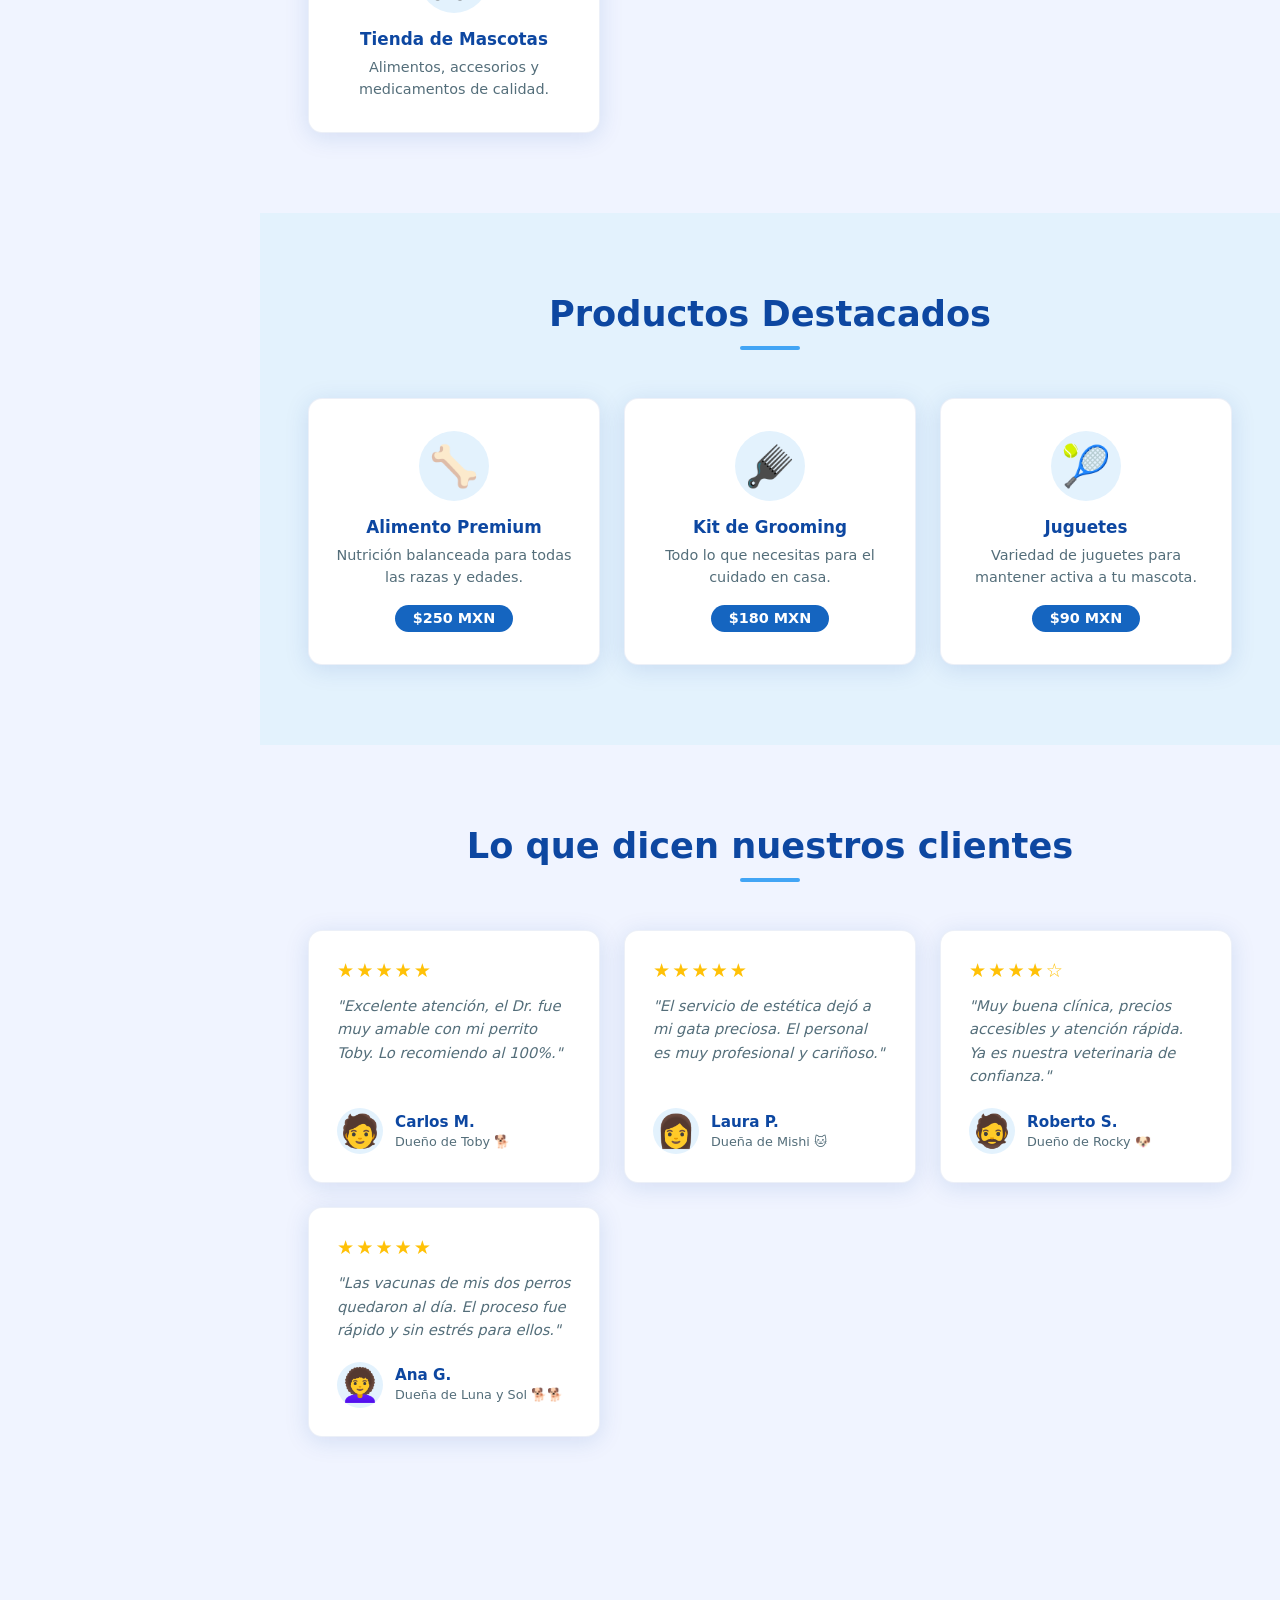
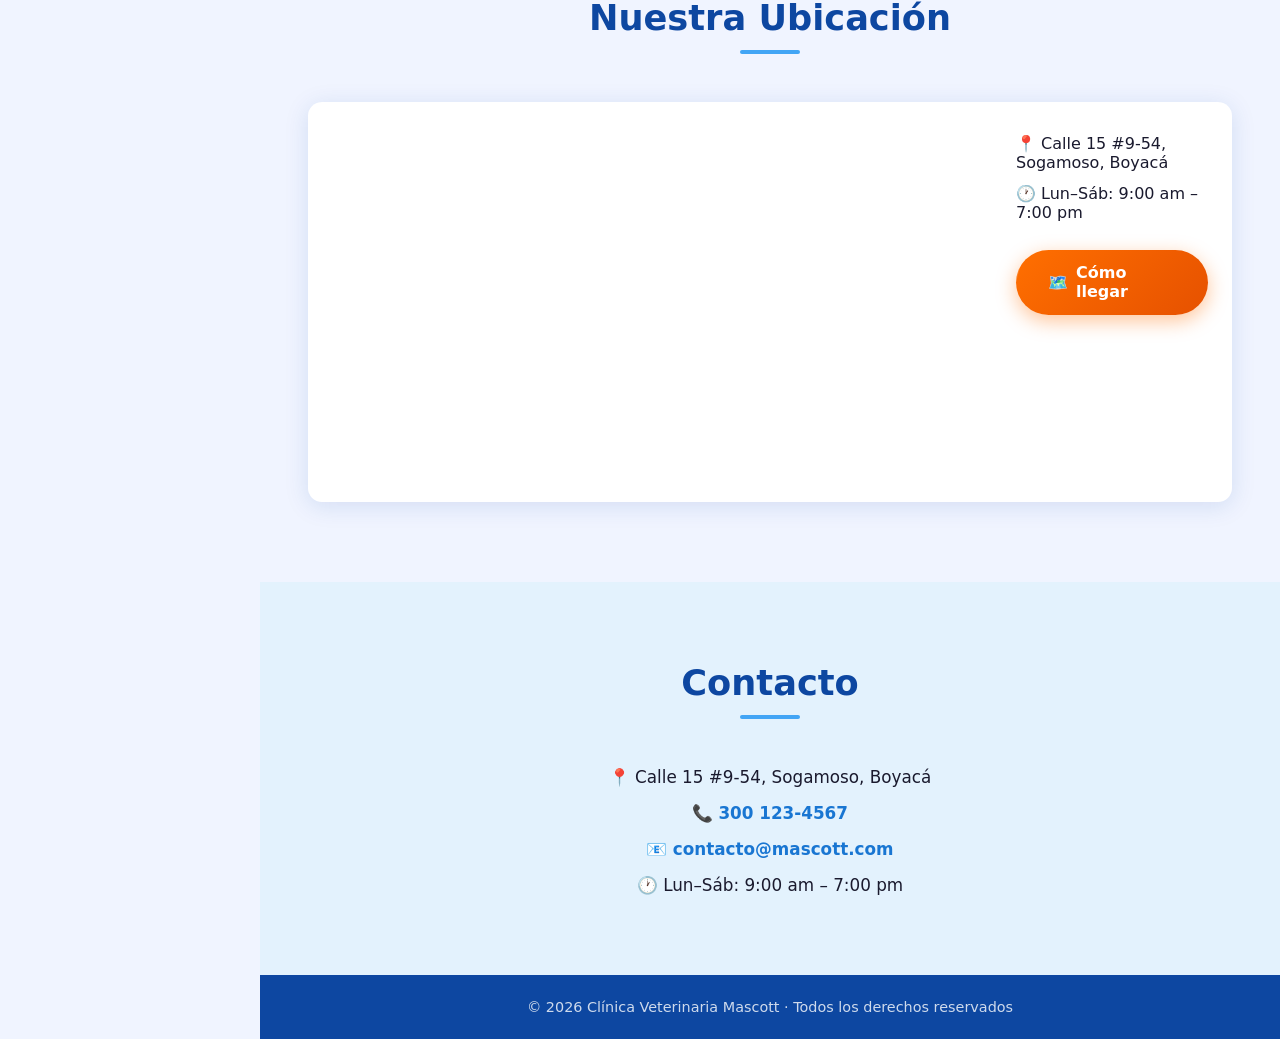
==== commit 91268f04: "miguel" ====
--- a/Documents/tranbajo/veterinaria/POYECTO-MASCOTT/index.html
+++ b/Documents/tranbajo/veterinaria/POYECTO-MASCOTT/index.html
@@ -6,7 +6,7 @@
   <title>Clínica Veterinaria Mascott</title>
   <meta name="description" content="Clínica Veterinaria Mascott – Consultas, vacunación, estética canina y tienda de mascotas." />
   <link rel="stylesheet" href="../style.css" />
-  <link rel="icon" href="logo-mascott-removebg-preview.png"/>
+  <link rel="icon" href="../logoo.png"/>
   <style>
     #splash {
       position:fixed; inset:0; background:linear-gradient(135deg,#0d47a1,#1976d2);
@@ -393,7 +393,7 @@
               required aria-required="true" autocomplete="name" />
             <span class="field-error" id="err-nombre" role="alert" aria-live="polite"></span>
           </div>
-          <div class="form-group">
+          <div class="form-group" style="position:relative;z-index:10;">
             <label for="c-mascota">Nombre de tu mascota</label>
             <input type="text" id="c-mascota" placeholder="Ej. Firulais" required aria-required="true" />
             <span class="field-error" id="err-mascota" role="alert" aria-live="polite"></span>
@@ -404,9 +404,36 @@
           <label for="c-servicio">Servicio</label>
           <select id="c-servicio" required aria-required="true">
             <option value="">Selecciona un servicio</option>
-            <option value="consulta">🩺 Consulta Médica</option>
-            <option value="vacuna">💉 Vacunación</option>
-            <option value="estetica">✂️ Estética Canina</option>
+            <optgroup label="🩺 Consultas">
+              <option value="consulta-general">🩺 Consulta General</option>
+              <option value="consulta-especializada">� Consulta Especializada</option>
+            </optgroup>
+            <optgroup label="💉 Prevención">
+              <option value="vacuna">� Vacunación</option>
+              <option value="desparasitacion">🪱 Desparasitación</option>
+            </optgroup>
+            <optgroup label="✂️ Estética">
+              <option value="estetica">✂️ Estética Canina</option>
+              <option value="bano">🛁 Baño y Secado</option>
+            </optgroup>
+            <optgroup label="🔬 Diagnóstico">
+              <option value="radiografia">🩻 Radiografía</option>
+              <option value="ecografia">📡 Ecografía</option>
+              <option value="laboratorio">🧪 Análisis de Laboratorio</option>
+            </optgroup>
+            <optgroup label="🏥 Cirugías y Operaciones">
+              <option value="esterilizacion">✂️ Esterilización / Castración</option>
+              <option value="cirugia-general">🏥 Cirugía General</option>
+              <option value="cirugia-ortopedica">🦴 Cirugía Ortopédica</option>
+              <option value="cirugia-dental">🦷 Cirugía Dental</option>
+              <option value="cirugia-ojos">👁️ Cirugía de Ojos</option>
+              <option value="cirugia-tumor">🔪 Extirpación de Tumor</option>
+              <option value="cesarea">🐣 Cesárea</option>
+            </optgroup>
+            <optgroup label="🚑 Urgencias">
+              <option value="urgencia">🚨 Urgencia / Emergencia</option>
+              <option value="hospitalizacion">🏨 Hospitalización</option>
+            </optgroup>
             <option value="otro">📋 Otro</option>
           </select>
           <span class="field-error" id="err-servicio" role="alert" aria-live="polite"></span>
@@ -478,8 +505,14 @@
     });
     var lr = document.getElementById('linkRegister');
     if(lr) lr.addEventListener('click', function(e){ e.preventDefault(); window.location.href='../auth.html?tab=register'; });
-    var af = document.getElementById('adminForm');
-    if(af) af.addEventListener('submit', function(e){ e.preventDefault(); window.location.href='../dashboard.html'; });
+
+    // Botón Admin → ir directo a admin.html
+    var btnAdmin = document.getElementById('btnAdmin');
+    if (btnAdmin) {
+      btnAdmin.addEventListener('click', function() {
+        window.location.href = '../admin.html';
+      });
+    }
   </script>
 </body>
 </html>
--- a/Documents/tranbajo/veterinaria/style.css
+++ b/Documents/tranbajo/veterinaria/style.css
@@ -867,7 +867,7 @@
   inset: 0;
   background: rgba(0,0,0,.55);
   backdrop-filter: blur(4px);
-  z-index: 500;
+  z-index: 1000;
   display: flex;
   align-items: center;
   justify-content: center;
